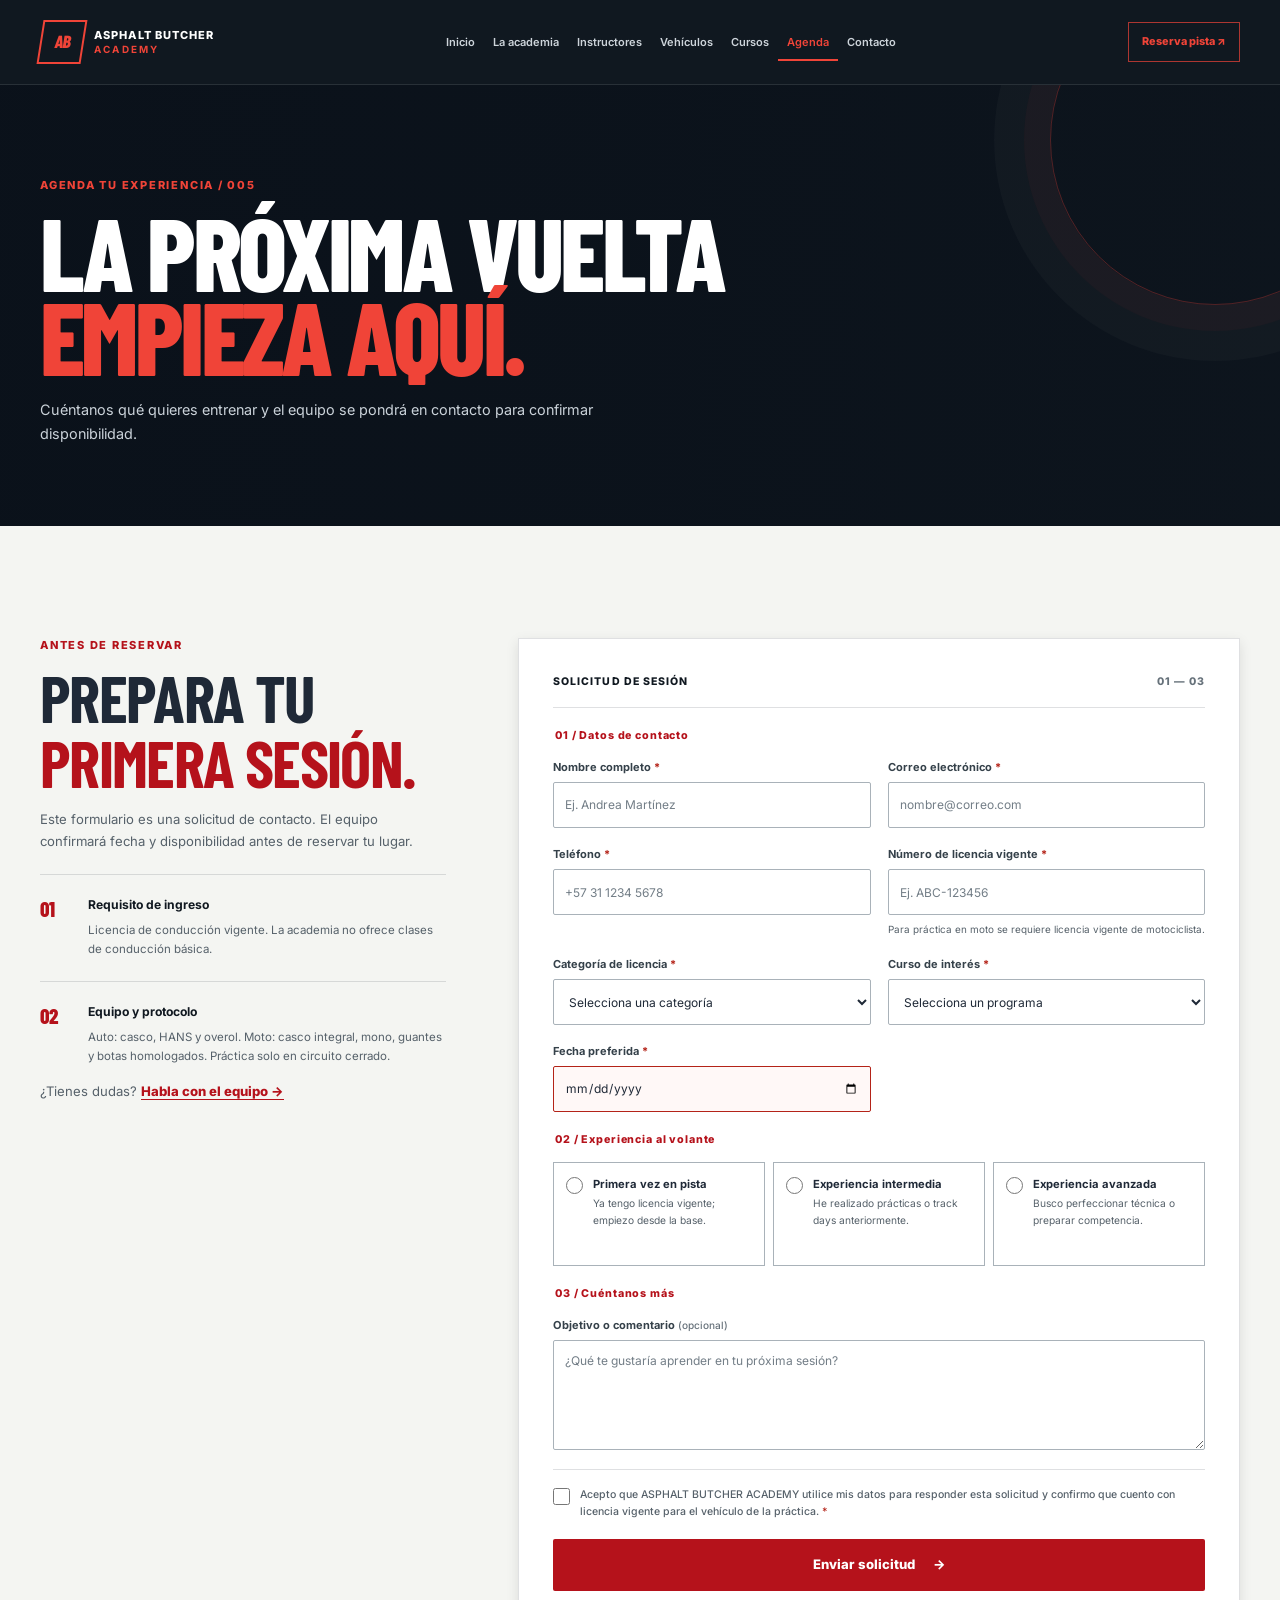
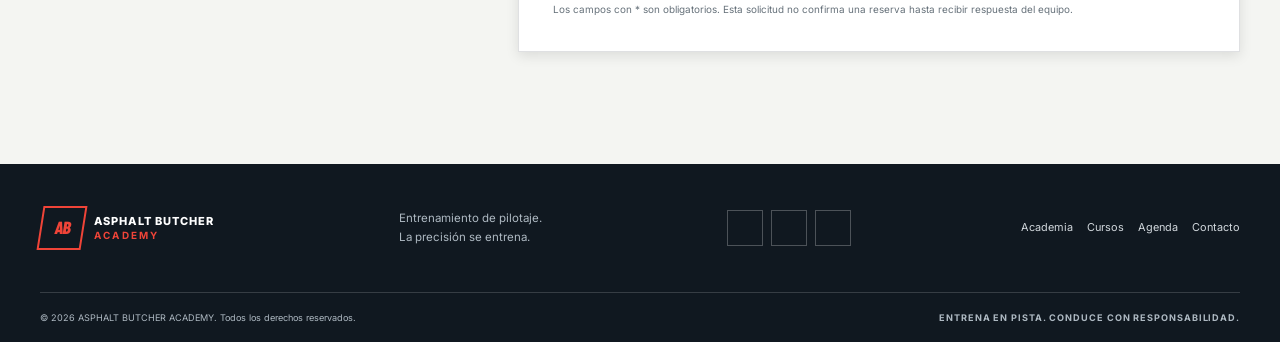
==== agenda.html @ af98b266 "feat-pagina de agenda" ====
<!doctype html>
<html lang="es">
<head>
  <meta charset="utf-8"><meta name="viewport" content="width=device-width, initial-scale=1">
  <meta name="description" content="Solicita una sesión de pilotaje en pista en ASPHALT BUTCHER ACADEMY. Se requiere licencia de conducción vigente.">
  <title>Agenda tu sesión | ASPHALT BUTCHER ACADEMY</title>
  <link rel="preconnect" href="https://fonts.googleapis.com"><link rel="preconnect" href="https://fonts.gstatic.com" crossorigin>
  <link href="https://fonts.googleapis.com/css2?family=Barlow+Condensed:wght@500;600;700;800&family=Inter:wght@400;500;600;700;800&display=swap" rel="stylesheet"><link rel="stylesheet" href="css/styles.css">
</head>
<body>
  <a class="skip-link" href="#contenido">Saltar al contenido</a>
  <!-- Encabezado y navegación principal -->
  <header class="site-header"><div class="container header-inner"><a class="brand" href="index.html" aria-label="ASPHALT BUTCHER ACADEMY, inicio"><span class="brand-mark" aria-hidden="true">AB</span><span class="brand-name">ASPHALT BUTCHER <b>ACADEMY</b></span></a><nav class="main-nav" aria-label="Navegación principal"><a href="index.html">Inicio</a><a href="sobre.html">La academia</a><a href="instructores.html">Instructores</a><a href="vehiculos.html">Vehículos</a><a href="cursos.html">Cursos</a><a href="agenda.html" aria-current="page">Agenda</a><a href="contacto.html">Contacto</a></nav><a class="header-cta" href="agenda.html">Reserva pista <span aria-hidden="true">↗</span></a></div></header>
  <main id="contenido" tabindex="-1">
    <!-- Cabecera de página -->
    <section class="page-hero page-hero-booking"><div class="container"><p class="eyebrow">AGENDA TU EXPERIENCIA / 005</p><h1>La próxima vuelta<br><span>empieza aquí.</span></h1><p>Cuéntanos qué quieres entrenar y el equipo se pondrá en contacto para confirmar disponibilidad.</p></div></section>
    <!-- Formulario de solicitud -->
    <section class="section section-light"><div class="container booking-layout"><aside class="booking-aside"><p class="eyebrow eyebrow-dark">ANTES DE RESERVAR</p><h2>Prepara tu<br><span>primera sesión.</span></h2><p>Este formulario es una solicitud de contacto. El equipo confirmará fecha y disponibilidad antes de reservar tu lugar.</p><div class="booking-requirement"><span aria-hidden="true">01</span><div><strong>Requisito de ingreso</strong><p>Licencia de conducción vigente. La academia no ofrece clases de conducción básica.</p></div></div>    <div class="booking-requirement"><span aria-hidden="true">02</span><div><strong>Equipo y protocolo</strong><p>Auto: casco, HANS y overol. Moto: casco integral, mono, guantes y botas homologados. Práctica solo en circuito cerrado.</p></div></div><p class="booking-contact">¿Tienes dudas? <a href="contacto.html">Habla con el equipo →</a></p></aside>
      <form class="booking-form" action="#" method="get">
        <p class="form-heading">SOLICITUD DE SESIÓN <span>01 — 03</span></p>
        <fieldset><legend>01 / Datos de contacto</legend><div class="form-grid">
          <div class="form-field"><label for="nombre">Nombre completo <span aria-hidden="true">*</span></label><input id="nombre" name="nombre" type="text" autocomplete="name" placeholder="Ej. Andrea Martínez" minlength="3" required></div>
          <div class="form-field"><label for="correo">Correo electrónico <span aria-hidden="true">*</span></label><input id="correo" name="correo" type="email" autocomplete="email" placeholder="nombre@correo.com" required></div>
          <div class="form-field"><label for="telefono">Teléfono <span aria-hidden="true">*</span></label><input id="telefono" name="telefono" type="tel" autocomplete="tel" placeholder="+57 31 1234 5678" pattern="[\+]?[0-9\s()-]{8,20}" minlength="8" required></div>
          <div class="form-field"><label for="licencia">Número de licencia vigente <span aria-hidden="true">*</span></label><input id="licencia" name="licencia" type="text" placeholder="Ej. ABC-123456" pattern="[A-Za-z0-9-]{5,20}" minlength="5" required><small class="field-hint">Para práctica en moto se requiere licencia vigente de motociclista.</small></div>
          <div class="form-field"><label for="categoria">Categoría de licencia <span aria-hidden="true">*</span></label><select id="categoria" name="categoria" required><option value="" selected disabled>Selecciona una categoría</option><option value="automovilista">Automovilista</option><option value="motociclista">Motociclista</option><option value="ambas">Automovilista y motociclista</option><option value="otra">Otra licencia vigente</option></select></div>
          <div class="form-field"><label for="curso">Curso de interés <span aria-hidden="true">*</span></label><select id="curso" name="curso" required><option value="" selected disabled>Selecciona un programa</option><option value="fundamentos">Fundamentos de Pista</option><option value="autodromo">Autódromo Avanzado</option><option value="drift">Drift y Freestyle</option><option value="moto">Moto de Competencia</option><option value="mecanica">Mecánica y Reparación Rápida</option><option value="competencia">Programa de Piloto de Competencia</option></select></div>
          <div class="form-field"><label for="fecha">Fecha preferida <span aria-hidden="true">*</span></label><input id="fecha" name="fecha" type="date" required></div>
        </div></fieldset>
        <fieldset class="experience-fieldset"><legend>02 / Experiencia al volante</legend><div class="radio-options"><label class="choice-card" for="experiencia-inicial"><input id="experiencia-inicial" type="radio" name="experiencia" value="inicial" required><span><strong>Primera vez en pista</strong><small>Ya tengo licencia vigente; empiezo desde la base.</small></span></label><label class="choice-card" for="experiencia-intermedia"><input id="experiencia-intermedia" type="radio" name="experiencia" value="intermedia"><span><strong>Experiencia intermedia</strong><small>He realizado prácticas o track days anteriormente.</small></span></label><label class="choice-card" for="experiencia-avanzada"><input id="experiencia-avanzada" type="radio" name="experiencia" value="avanzada"><span><strong>Experiencia avanzada</strong><small>Busco perfeccionar técnica o preparar competencia.</small></span></label></div></fieldset>
        <fieldset><legend>03 / Cuéntanos más</legend><div class="form-field"><label for="mensaje">Objetivo o comentario <span class="optional">(opcional)</span></label><textarea id="mensaje" name="mensaje" rows="4" placeholder="¿Qué te gustaría aprender en tu próxima sesión?"></textarea></div></fieldset>
        <div class="terms-row"><input id="terminos" name="terminos" type="checkbox" required><label for="terminos">Acepto que ASPHALT BUTCHER ACADEMY utilice mis datos para responder esta solicitud y confirmo que cuento con licencia vigente para el vehículo de la práctica. <span aria-hidden="true">*</span></label></div>
        <button class="button button-dark form-submit" type="submit">Enviar solicitud <span aria-hidden="true">→</span></button><p class="form-footnote">Los campos con * son obligatorios. Esta solicitud no confirma una reserva hasta recibir respuesta del equipo.</p>
      </form>
    </div></section>
  </main>
  <!-- Pie de página compartido -->
  <footer class="site-footer"><div class="container footer-main"><a class="brand brand-footer" href="index.html"><span class="brand-mark" aria-hidden="true">AB</span><span class="brand-name">ASPHALT BUTCHER <b>ACADEMY</b></span></a><p>Entrenamiento de pilotaje.<br>La precisión se entrena.</p><div class="footer-social"><a href="https://www.instagram.com/" aria-label="Instagram de ASPHALT BUTCHER ACADEMY"><img src="assets/iconos/instagram.svg" alt=""></a><a href="https://www.youtube.com/" aria-label="YouTube de ASPHALT BUTCHER ACADEMY"><img src="assets/iconos/youtube.svg" alt=""></a><a href="https://www.facebook.com/" aria-label="Facebook de ASPHALT BUTCHER ACADEMY"><img src="assets/iconos/facebook.svg" alt=""></a></div><nav class="footer-nav" aria-label="Navegación del pie de página"><a href="sobre.html">Academia</a><a href="cursos.html">Cursos</a><a href="agenda.html">Agenda</a><a href="contacto.html">Contacto</a></nav></div><div class="container footer-bottom"><span>© 2026 ASPHALT BUTCHER ACADEMY. Todos los derechos reservados.</span><span>ENTRENA EN PISTA. CONDUCE CON RESPONSABILIDAD.</span></div></footer>
</body>
</html>
---- css/styles.css ----
/* Hoja principal: importa reset, tokens y estructura */
@import url("reset.css");
@import url("variables.css");
@import url("layout.css");

/* Cabecera y navegación */
:is(.site-header, .encabezado-sitio) {
  position: relative;
  z-index: 5;
  background: #101820;
  color: #F4F5F2;
  border-bottom: 1px solid rgba(255, 255, 255, 0.1);
}

:is(.header-inner, .interior-encabezado) {
  display: flex;
  flex-wrap: wrap;
  align-items: center;
  justify-content: space-between;
  gap: 12px 20px;
  min-height: 76px;
  padding-block: 12px;
}

:is(.brand, .marca) {
  display: inline-flex;
  align-items: center;
  gap: 10px;
  flex: 0 0 auto;
  color: #fff;
  text-decoration: none;
}

:is(.brand-mark, .insignia-marca) {
  display: grid;
  width: 40px;
  height: 40px;
  place-items: center;
  border: 2px solid var(--secondary);
  color: var(--secondary);
  font-family: var(--font-display);
  font-size: 1.1rem;
  font-weight: 800;
  letter-spacing: -0.07em;
  transform: skew(-9deg);
}

:is(.brand-name, .nombre-marca) {
  font-size: 0.69rem;
  font-weight: 800;
  letter-spacing: 0.1em;
  line-height: 1.3;
}

:is(.brand-name, .nombre-marca) b {
  display: block;
  color: var(--secondary);
  font-size: 0.62rem;
  letter-spacing: 0.22em;
}

:is(.main-nav, .navegacion-principal) {
  display: flex;
  flex: 1 1 100%;
  flex-wrap: wrap;
  gap: 2px 6px;
  order: 3;
}

:is(.main-nav, .navegacion-principal) a {
  padding: 5px 8px;
  color: #CDD4DA;
  font-size: 0.72rem;
  font-weight: 600;
  text-decoration: none;
  transition: color 160ms ease;
}

:is(.main-nav, .navegacion-principal) a:hover,
:is(.main-nav, .navegacion-principal) a[aria-current="page"] {
  color: var(--secondary);
}

:is(.main-nav, .navegacion-principal) a[aria-current="page"] {
  box-shadow: inset 0 -2px var(--secondary);
}

:is(.header-cta, .accion-encabezado) {
  padding: 8px 11px;
  border: 1px solid rgba(240, 68, 56, 0.7);
  color: var(--secondary);
  font-size: 0.68rem;
  font-weight: 800;
  text-decoration: none;
  white-space: nowrap;
  transition: background-color 160ms ease, color 160ms ease;
}

:is(.header-cta, .accion-encabezado):hover {
  background: var(--secondary);
  color: var(--ink);
}

/* Hero de inicio */
:is(.hero, .portada) {
  position: relative;
  overflow: hidden;
  isolation: isolate;
  background: #101820;
  color: #fff;
}

:is(.hero-home, .portada-inicio) {
  display: flex;
  min-height: 620px;
  align-items: center;
  background-image: linear-gradient(90deg, rgba(10, 17, 26, 0.92) 0%, rgba(10, 17, 26, 0.72) 45%, rgba(10, 17, 26, 0.15) 78%, transparent 100%), url('../assets/img/hero-circuito.jpeg');
  background-size: cover;
  background-position: right center;
  background-repeat: no-repeat;
}

:is(.hero-home, .portada-inicio)::after {
  position: absolute;
  z-index: -1;
  right: -9%;
  bottom: 12%;
  width: 55%;
  height: 43%;
  border: 2px solid rgba(240, 68, 56, 0.35);
  border-radius: 48% 52% 38% 62%;
  content: "";
  transform: rotate(-24deg);
  box-shadow: 0 0 0 24px rgba(240, 68, 56, 0.035), 0 0 0 52px rgba(255, 255, 255, 0.025);
}

:is(.hero-grain, .textura-portada) {
  position: absolute;
  z-index: -1;
  top: 10%;
  right: 3%;
  width: min(46vw, 600px);
  aspect-ratio: 1;
  border-radius: 50%;
  background: radial-gradient(circle, rgba(240, 68, 56, 0.18), rgba(181, 18, 27, 0.15) 29%, transparent 68%);
  filter: blur(1px);
  animation: hero-glow 7s ease-in-out infinite alternate;
}

:is(.hero-content, .contenido-portada) {
  position: relative;
  z-index: 1;
  padding-block: 70px 95px;
  animation: hero-enter 800ms ease-out both;
}

:is(.hero, .portada) h1,
:is(.page-hero, .encabezado-pagina) h1 {
  margin-top: 20px;
  font-family: var(--font-display);
  font-size: clamp(3.5rem, 13vw, 7.7rem);
  font-weight: 800;
  letter-spacing: -0.035em;
  line-height: 0.82;
  text-transform: uppercase;
}

:is(.hero, .portada) h1 span,
:is(.page-hero, .encabezado-pagina) h1 span {
  color: var(--secondary);
}

:is(.hero-copy, .texto-portada) {
  max-width: 530px;
  margin-top: 25px;
  color: #CAD2D9;
  font-size: 0.95rem;
}

:is(.hero-actions, .acciones-portada) {
  display: flex;
  flex-direction: column;
  align-items: flex-start;
  gap: 18px;
  margin-top: 28px;
}

:is(.hero-note, .nota-portada) {
  display: flex;
  align-items: center;
  gap: 11px;
  margin-top: 30px;
  color: #CAD2D9;
  font-size: 0.68rem;
  font-weight: 700;
  letter-spacing: 0.04em;
}

:is(.hero-stamp, .sello-portada) {
  position: absolute;
  right: 4%;
  bottom: 20%;
  display: none;
  flex-direction: column;
  align-items: center;
  gap: 5px;
  color: rgba(255, 255, 255, 0.74);
  font-size: 0.55rem;
  font-weight: 800;
  letter-spacing: 0.18em;
  writing-mode: vertical-rl;
}

:is(.hero-stamp, .sello-portada) b {
  color: var(--secondary);
  font-family: var(--font-display);
  font-size: 3rem;
  writing-mode: horizontal-tb;
}

:is(.hero-bottom, .pie-portada) {
  position: absolute;
  right: 0;
  bottom: 0;
  left: 0;
  display: flex;
  justify-content: space-between;
  padding-block: 14px;
  border-top: 1px solid rgba(255, 255, 255, 0.16);
  color: #AEB9C2;
  font-size: 0.55rem;
  font-weight: 700;
  letter-spacing: 0.14em;
}

/* Banda de datos y servicios */
:is(.stats-band, .franja-estadisticas) {
  background: var(--secondary);
  color: var(--ink);
}

:is(.stats-grid, .cuadricula-estadisticas) {
  display: grid;
  grid-template-columns: repeat(2, 1fr);
  gap: 22px 14px;
  padding-block: 25px;
}

:is(.stats-grid, .cuadricula-estadisticas) p {
  display: flex;
  flex-direction: column;
  gap: 1px;
  font-size: 0.68rem;
  font-weight: 700;
  line-height: 1.3;
}

:is(.stats-grid, .cuadricula-estadisticas) strong {
  font-family: var(--font-display);
  font-size: 2.45rem;
  line-height: 0.95;
}

:is(.stats-grid, .cuadricula-estadisticas) strong span {
  font-size: 1.45rem;
}

:is(.discipline-grid, .cuadricula-disciplinas) {
  display: grid;
  grid-template-columns: 1fr;
  gap: 14px;
}

:is(.discipline-card, .tarjeta-disciplina) {
  position: relative;
  min-height: 265px;
  overflow: hidden;
  padding: 24px;
  border: 1px solid var(--line);
  background:
    linear-gradient(150deg, rgba(181, 18, 27, 0.06), transparent 56%),
    #fff;
  animation: card-rise 650ms both;
  transition: transform 220ms ease, box-shadow 220ms ease, border-color 220ms ease;
}

:is(.discipline-card, .tarjeta-disciplina) > :not(.imagen-disciplina) {
  position: relative;
  z-index: 2;
}

.imagen-disciplina {
  position: absolute;
  z-index: 0;
  top: 0;
  right: 0;
  width: 64%;
  height: 100%;
  object-fit: cover;
  object-position: center;
  clip-path: ellipse(100% 84% at 100% 50%);
  mask-image: linear-gradient(90deg, transparent 0%, rgba(0, 0, 0, 0.18) 30%, #000 68%);
  pointer-events: none;
}

:is(.tarjeta-disciplina-pista, .tarjeta-disciplina-derrape, .tarjeta-disciplina-taller, .tarjeta-disciplina-carrera) h3,
:is(.tarjeta-disciplina-pista, .tarjeta-disciplina-derrape, .tarjeta-disciplina-taller, .tarjeta-disciplina-carrera) p {
  width: 68%;
}

:is(.tarjeta-disciplina-pista, .tarjeta-disciplina-derrape, .tarjeta-disciplina-taller, .tarjeta-disciplina-carrera) p {
  font-size: 0.74rem;
  line-height: 1.45;
}

:is(.discipline-card, .tarjeta-disciplina):nth-child(2) { animation-delay: 80ms; }
:is(.discipline-card, .tarjeta-disciplina):nth-child(3) { animation-delay: 160ms; }
:is(.discipline-card, .tarjeta-disciplina):nth-child(4) { animation-delay: 240ms; }

:is(.discipline-card, .tarjeta-disciplina):hover {
  transform: translateY(-6px);
  border-color: rgba(181, 18, 27, 0.35);
  box-shadow: var(--shadow);
}

:is(.discipline-card, .tarjeta-disciplina)::after {
  position: absolute;
  right: -36px;
  bottom: -72px;
  width: 180px;
  height: 180px;
  border: 1px solid rgba(181, 18, 27, 0.13);
  border-radius: 50%;
  content: "";
  box-shadow: 0 0 0 18px rgba(181, 18, 27, 0.025), 0 0 0 38px rgba(181, 18, 27, 0.025);
}

:is(.card-index, .indice-tarjeta) {
  color: #66717A;
  font-size: 0.61rem;
  font-weight: 800;
  letter-spacing: 0.15em;
}

:is(.card-icon, .icono-tarjeta) {
  display: grid;
  width: 46px;
  height: 46px;
  margin-top: 23px;
  place-items: center;
  border: 1px solid rgba(181, 18, 27, 0.24);
  color: var(--primary);
  font-size: 1.6rem;
}

:is(.discipline-card, .tarjeta-disciplina) h3,
.instructor-info h3,
.vehicle-copy h3,
.course-card h3,
.specialty-grid h3 {
  font-family: var(--font-display);
  font-size: 1.8rem;
  font-weight: 700;
  line-height: 1.05;
  text-transform: uppercase;
}

:is(.discipline-card, .tarjeta-disciplina) h3 {
  margin-top: 14px;
}

:is(.discipline-card, .tarjeta-disciplina) p {
  max-width: 340px;
  margin-top: 9px;
  color: #56616A;
  font-size: 0.78rem;
}

:is(.discipline-card, .tarjeta-disciplina) :is(.arrow-link, .enlace-flecha) {
  margin-top: 17px;
  color: var(--primary);
  font-size: 0.7rem;
}

/* Seguridad y llamadas a la acción */
:is(.safety-strip, .franja-seguridad) {
  overflow: hidden;
  background:
    linear-gradient(110deg, rgba(181, 18, 27, 0.54), transparent 55%),
    var(--asphalt);
  color: #fff;
}

:is(.safety-inner, .interior-seguridad) {
  display: grid;
  grid-template-columns: auto 1fr;
  gap: 20px;
  align-items: start;
  padding-block: 42px;
}

:is(.safety-symbol, .simbolo-seguridad) {
  display: grid;
  width: 44px;
  height: 44px;
  place-items: center;
  border: 1px solid var(--secondary);
  color: var(--secondary);
  font-size: 1.5rem;
}

:is(.safety-inner, .interior-seguridad) h2 {
  margin-top: 11px;
  font-size: clamp(2.3rem, 8vw, 3.2rem);
}

:is(.safety-inner, .interior-seguridad) > p {
  grid-column: 1 / -1;
  max-width: 640px;
  color: #C4CDD4;
  font-size: 0.83rem;
}

:is(.safety-inner, .interior-seguridad) > :is(.text-link, .enlace-texto) {
  grid-column: 1 / -1;
}

:is(.cta-section, .seccion-llamada) {
  padding-block: 64px;
}

:is(.cta-panel, .panel-llamada) {
  position: relative;
  display: grid;
  gap: 25px;
  overflow: hidden;
  padding: 30px 24px;
  border: 1px solid var(--line);
  background: #fff;
}

:is(.cta-panel, .panel-llamada) h2 {
  margin-top: 12px;
  font-family: var(--font-display);
  font-size: clamp(2.6rem, 10vw, 4rem);
  line-height: 0.95;
  text-transform: uppercase;
}

:is(.cta-panel, .panel-llamada) h2 span {
  color: var(--primary);
}

:is(.cta-panel, .panel-llamada) > div:nth-child(2) {
  position: relative;
  z-index: 1;
  max-width: 400px;
}

:is(.cta-panel, .panel-llamada) > div:nth-child(2) p {
  margin-bottom: 20px;
  color: #56616A;
  font-size: 0.86rem;
}

:is(.cta-number, .numero-llamada) {
  position: absolute;
  right: -16px;
  bottom: -87px;
  color: rgba(181, 18, 27, 0.06);
  font-family: var(--font-display);
  font-size: 17rem;
  font-weight: 800;
  line-height: 1;
}

/* Cabeceras internas */
:is(.page-hero, .encabezado-pagina) {
  position: relative;
  overflow: hidden;
  min-height: 330px;
  padding-block: 74px 64px;
  background:
    linear-gradient(100deg, rgba(16, 24, 32, 0.98), rgba(16, 24, 32, 0.7)),
    repeating-linear-gradient(135deg, transparent 0 48px, rgba(255, 255, 255, 0.05) 49px 50px),
    #101820;
  color: #fff;
}

:is(.page-hero-contact, .encabezado-contacto) {
  background-image:
    linear-gradient(90deg, rgba(10, 17, 26, 0.92) 0%, rgba(10, 17, 26, 0.62) 52%, rgba(10, 17, 26, 0.18) 100%),
    url('../assets/img/contacto-enduro.png');
  background-size: cover;
  background-position: center;
  background-repeat: no-repeat;
}

.page-hero-about {
  background-image:
    linear-gradient(90deg, rgba(10, 17, 26, 0.94) 0%, rgba(10, 17, 26, 0.68) 48%, rgba(10, 17, 26, 0.16) 100%),
    url('../assets/img/academia-motogp.png');
  background-size: cover;
  background-position: center;
  background-repeat: no-repeat;
}

.page-hero-team {
  background-image:
    linear-gradient(90deg, rgba(10, 17, 26, 0.88) 0%, rgba(10, 17, 26, 0.58) 52%, rgba(10, 17, 26, 0.2) 100%),
    url('../assets/img/instructores-equipo.png');
  background-size: cover;
  background-position: center 42%;
  background-repeat: no-repeat;
}

.page-hero-fleet {
  background-image:
    linear-gradient(90deg, rgba(10, 17, 26, 0.94) 0%, rgba(10, 17, 26, 0.72) 48%, rgba(10, 17, 26, 0.24) 100%),
    url('../assets/img/vehiculos-competencia.png');
  background-size: cover;
  background-position: center 58%;
  background-repeat: no-repeat;
}

.page-hero-courses {
  background-image:
    linear-gradient(90deg, rgba(10, 17, 26, 0.9) 0%, rgba(10, 17, 26, 0.66) 52%, rgba(10, 17, 26, 0.22) 100%),
    url('../assets/img/cursos-evento.png');
  background-size: cover;
  background-position: center 48%;
  background-repeat: no-repeat;
}

.page-hero-booking {
  background-image:
    linear-gradient(90deg, rgba(10, 17, 26, 0.94) 0%, rgba(10, 17, 26, 0.78) 52%, rgba(10, 17, 26, 0.5) 100%),
    url('../assets/img/agenda-calendario.png');
  background-size: cover;
  background-position: center;
  background-repeat: no-repeat;
}

:is(.page-hero, .encabezado-pagina)::after {
  position: absolute;
  top: -110px;
  right: -100px;
  width: 330px;
  height: 330px;
  border: 1px solid rgba(240, 68, 56, 0.3);
  border-radius: 50%;
  content: "";
  box-shadow: 0 0 0 26px rgba(240, 68, 56, 0.04), 0 0 0 56px rgba(255, 255, 255, 0.025);
}

:is(.page-hero, .encabezado-pagina) h1 {
  position: relative;
  z-index: 1;
  margin-top: 17px;
  font-size: clamp(3.8rem, 12vw, 6.4rem);
  animation: hero-enter 700ms both;
}

:is(.page-hero, .encabezado-pagina) :is(.container, .contenedor) > p:last-child {
  position: relative;
  z-index: 1;
  max-width: 560px;
  margin-top: 20px;
  color: #CAD2D9;
  font-size: 0.9rem;
}

/* Historia, valores y testimonios */
.story-grid {
  display: grid;
  gap: 32px;
  align-items: start;
}

.story-marker {
  display: flex;
  flex-direction: column;
  align-items: flex-start;
  justify-content: space-between;
  min-height: 170px;
  padding: 19px;
  border-left: 4px solid var(--secondary);
  background: #101820;
  color: #fff;
}

.story-marker span {
  color: var(--secondary);
  font-family: var(--font-display);
  font-size: 2.4rem;
  font-weight: 800;
}

.story-marker b {
  font-family: var(--font-display);
  font-size: 3.6rem;
  line-height: 1;
}

.story-marker i {
  color: #AEB9C2;
  font-size: 0.64rem;
  font-style: normal;
  letter-spacing: 0.14em;
}

.story-copy h2 {
  margin-top: 12px;
  font-family: var(--font-display);
  font-size: clamp(2.5rem, 9vw, 4.1rem);
  line-height: 0.97;
  text-transform: uppercase;
}

.story-copy h2 span {
  color: var(--primary);
}

.story-copy > p:not(:is(.eyebrow, .sobretitulo)) {
  max-width: 720px;
  margin-top: 18px;
  color: #56616A;
  font-size: 0.88rem;
}

.story-copy :is(.text-link, .enlace-texto) {
  margin-top: 22px;
}

.values-grid,
.testimonials-grid {
  display: grid;
  grid-template-columns: 1fr;
  gap: 14px;
}

.value-card {
  min-height: 235px;
  padding: 24px;
  border: 1px solid var(--line-light);
  background: var(--asphalt-soft);
  animation: card-rise 650ms both;
}

.value-card:nth-child(2),
.testimonial-card:nth-child(2) { animation-delay: 120ms; }
.value-card:nth-child(3),
.testimonial-card:nth-child(3) { animation-delay: 240ms; }

.value-card > span {
  color: var(--secondary);
  font-family: var(--font-display);
  font-size: 1rem;
  font-weight: 700;
}

.value-card h3 {
  margin-top: 26px;
  font-family: var(--font-display);
  font-size: 2rem;
  text-transform: uppercase;
}

.value-card p {
  margin-top: 8px;
  color: #C4CDD4;
  font-size: 0.78rem;
}

.testimonial-card {
  padding: 23px;
  border: 1px solid var(--line);
  background: #fff;
  animation: card-rise 650ms both;
}

.quote-mark {
  color: var(--primary);
  font-family: Georgia, serif;
  font-size: 3.2rem;
  line-height: 0.8;
}

.testimonial-card blockquote {
  min-height: 126px;
  margin-top: 10px;
  color: #303B43;
  font-size: 0.88rem;
  font-weight: 600;
}

.testimonial-video {
  display: block;
  width: 100%;
  max-width: 190px;
  aspect-ratio: 16 / 9;
  margin: 14px auto 16px;
  border: 1px solid var(--line);
  border-radius: 4px;
  background: var(--asphalt);
  object-fit: cover;
}

.quote-byline {
  display: flex;
  flex-direction: column;
  gap: 2px;
  padding-top: 13px;
  border-top: 1px solid var(--line);
}

.quote-byline strong {
  color: var(--ink);
  font-size: 0.77rem;
}

.quote-byline span {
  color: #66717A;
  font-size: 0.66rem;
}

.reveal-step {
  animation: card-rise 700ms both;
}

.reveal-step:nth-child(2) { animation-delay: 160ms; }
.reveal-step:nth-child(3) { animation-delay: 320ms; }

/* Instructores */
.instructor-grid {
  display: grid;
  grid-template-columns: 1fr;
  gap: 22px;
}

.instructor-card {
  overflow: hidden;
  border: 1px solid var(--line);
  border-top: 3px solid var(--primary);
  background: #fff;
  transition: transform 220ms ease, box-shadow 220ms ease;
}

.instructor-card:hover {
  transform: translateY(-7px);
  box-shadow: 0 14px 30px rgba(16, 24, 32, 0.14);
}

.instructor-photo {
  position: relative;
  overflow: hidden;
  aspect-ratio: 0.95;
  background: #DCE2E4;
}

.instructor-photo img {
  width: 100%;
  height: 100%;
  object-fit: cover;
  transition: transform 500ms ease;
}

.instructor-card:hover .instructor-photo img {
  transform: scale(1.045);
}

.photo-number {
  position: absolute;
  z-index: 1;
  right: 14px;
  bottom: 8px;
  color: #fff;
  font-family: var(--font-display);
  font-size: 3.7rem;
  font-weight: 800;
  line-height: 1;
  text-shadow: 0 2px 12px rgba(0, 0, 0, 0.55);
}

.instructor-info {
  padding: 22px;
}

.instructor-info h3 {
  margin-top: 7px;
  font-size: 2.1rem;
}

.instructor-info > p:not(:is(.eyebrow, .sobretitulo)) {
  min-height: 88px;
  margin-top: 10px;
  color: #56616A;
  font-size: 0.78rem;
}

.instructor-meta {
  display: flex;
  flex-wrap: wrap;
  gap: 7px;
  padding-top: 15px;
  border-top: 1px solid var(--line);
}

.instructor-meta span {
  padding: 5px 8px;
  background: #EFF2F4;
  color: #35414A;
  font-size: 0.62rem;
  font-weight: 700;
}

.certification-layout {
  display: grid;
  gap: 28px;
}

.certification-layout h2 {
  margin-top: 12px;
}

.certification-copy > p {
  max-width: 600px;
  color: #C4CDD4;
  font-size: 0.88rem;
}

.check-list {
  display: grid;
  gap: 10px;
  margin: 20px 0 0;
  padding: 0;
  list-style: none;
}

.check-list li {
  position: relative;
  padding-left: 22px;
  color: #E5E9EC;
  font-size: 0.78rem;
}

.check-list li::before {
  position: absolute;
  top: 0;
  left: 0;
  color: var(--secondary);
  content: "✓";
  font-weight: 800;
}

.check-list-dark li {
  color: #35414A;
}

.compact-cta {
  text-align: center;
}

.compact-cta h2 {
  margin-block: 10px 24px;
  font-family: var(--font-display);
  font-size: clamp(2.7rem, 10vw, 4.2rem);
  line-height: 0.95;
  text-transform: uppercase;
}

.compact-cta h2 span {
  color: var(--primary);
}

/* Flota y galería */
.fleet-filters {
  display: flex;
  flex-wrap: wrap;
  align-items: center;
  gap: 8px;
  min-width: 0;
  margin: 0 0 25px;
  padding: 0;
  border: 0;
}

.filter-label {
  flex-basis: 100%;
  margin-bottom: 3px;
  color: #66717A;
  font-size: 0.63rem;
  font-weight: 800;
  letter-spacing: 0.14em;
}

.filter-input {
  position: absolute;
  width: 1px;
  height: 1px;
  overflow: hidden;
  clip: rect(0, 0, 0, 0);
  white-space: nowrap;
  clip-path: inset(50%);
}

.filter-input:focus-visible + .filter-chip {
  outline: 3px solid var(--secondary);
  outline-offset: 3px;
}

.filter-chip {
  display: inline-flex;
  gap: 8px;
  align-items: center;
  padding: 7px 11px;
  border: 1px solid var(--line);
  color: #35414A;
  font-size: 0.7rem;
  font-weight: 700;
  text-decoration: none;
  transition: background-color 160ms ease, color 160ms ease;
}

.filter-chip span {
  color: #66717A;
  font-size: 0.61rem;
}

.filter-chip:hover,
.filter-input:checked + .filter-chip {
  border-color: var(--ink);
  background: var(--ink);
  color: #fff;
}

.filter-chip:hover span,
.filter-input:checked + .filter-chip span {
  color: var(--secondary);
}

#filter-track:checked ~ .fleet-grid .vehicle-card:not(.vehicle-track),
#filter-drift:checked ~ .fleet-grid .vehicle-card:not(.vehicle-drift),
#filter-kart:checked ~ .fleet-grid .vehicle-card:not(.vehicle-kart),
#filter-moto:checked ~ .fleet-grid .vehicle-card:not(.vehicle-moto),
#filter-enduro:checked ~ .fleet-grid .vehicle-card:not(.vehicle-enduro) {
  display: none;
}

.fleet-grid {
  display: grid;
  flex: 1 1 100%;
  grid-template-columns: 1fr;
  gap: 18px;
}

.vehicle-card {
  overflow: hidden;
  border: 1px solid var(--line);
  background: #fff;
  transition: transform 220ms ease, box-shadow 220ms ease;
}

.vehicle-card:hover {
  transform: translateY(-5px);
  box-shadow: var(--shadow);
}

.vehicle-image {
  position: relative;
  overflow: hidden;
  background: #E9EDF0;
}

.vehicle-image img {
  width: 100%;
  aspect-ratio: 1.56;
  object-fit: cover;
  transition: transform 500ms ease;
}

.vehicle-card:hover .vehicle-image img {
  transform: scale(1.035);
}

.vehicle-tag {
  position: absolute;
  top: 12px;
  left: 12px;
  padding: 5px 8px;
  background: var(--secondary);
  color: var(--ink);
  font-size: 0.6rem;
  font-weight: 800;
  letter-spacing: 0.1em;
}

.vehicle-copy {
  display: grid;
  grid-template-columns: 1fr auto;
  gap: 8px;
  padding: 18px;
}

.vehicle-copy h3 {
  font-size: 1.8rem;
}

.vehicle-copy > div > p {
  margin-top: 4px;
  color: #66717A;
  font-size: 0.66rem;
}

.vehicle-arrow {
  color: var(--primary);
  font-size: 1.35rem;
}

.vehicle-description {
  grid-column: 1 / -1;
  margin-top: 3px;
  color: #56616A;
  font-size: 0.75rem;
}

.fleet-note {
  display: flex;
  align-items: center;
  gap: 12px;
  margin-top: 23px;
  color: #56616A;
  font-size: 0.75rem;
}

/* Cursos, precios y tabla */
.course-card-grid {
  display: grid;
  grid-template-columns: 1fr;
  gap: 16px;
  align-items: stretch;
}

.course-card {
  position: relative;
  display: flex;
  flex-direction: column;
  min-height: 420px;
  padding: 24px;
  border: 1px solid var(--line);
  background: #fff;
  transition: transform 220ms ease, box-shadow 220ms ease;
}

.course-card:hover {
  transform: translateY(-5px);
  box-shadow: var(--shadow);
}

.course-card h3 {
  min-height: 55px;
  margin-top: 11px;
  font-size: 2rem;
}

.course-summary {
  min-height: 62px;
  margin-top: 5px;
  color: #56616A;
  font-size: 0.76rem;
}

.course-price {
  display: flex;
  flex-direction: column;
  margin-top: 15px;
  padding-block: 13px;
  border-block: 1px solid var(--line);
}

.course-price strong {
  color: var(--ink);
  font-family: var(--font-display);
  font-size: 2.6rem;
  line-height: 1;
}

.course-price span {
  color: #66717A;
  font-size: 0.65rem;
}

.course-card .check-list {
  flex: 1;
  gap: 8px;
  margin-block: 15px 20px;
}

.course-card .check-list li {
  font-size: 0.7rem;
}

.course-card :is(.button, .boton) {
  width: 100%;
}

.course-card-featured {
  border: 2px solid var(--secondary);
  background: #101820;
  color: #fff;
}

.course-card-featured :is(.eyebrow, .sobretitulo),
.course-card-featured .course-price strong {
  color: var(--secondary);
}

.course-card-featured .course-summary,
.course-card-featured .course-price span {
  color: #C4CDD4;
}

.course-card-featured .course-price {
  border-color: rgba(255, 255, 255, 0.18);
}

.popular-label {
  position: absolute;
  top: 0;
  right: 0;
  padding: 6px 10px;
  background: var(--secondary);
  color: var(--ink);
  font-size: 0.57rem;
  font-weight: 800;
  letter-spacing: 0.1em;
}

.specialty-grid {
  display: grid;
  grid-template-columns: 1fr;
  gap: 13px;
}

.specialty-grid article {
  padding: 22px;
  border: 1px solid var(--line-light);
  background: var(--asphalt-soft);
  animation: card-rise 650ms both;
}

.specialty-grid article:nth-child(2) { animation-delay: 120ms; }
.specialty-grid article:nth-child(3) { animation-delay: 240ms; }

.specialty-grid article > span:first-child {
  color: var(--secondary);
  font-family: var(--font-display);
  font-weight: 700;
}

.specialty-grid h3 {
  margin-top: 14px;
  font-size: 1.7rem;
}

.specialty-grid p {
  min-height: 78px;
  margin-top: 8px;
  color: #C4CDD4;
  font-size: 0.75rem;
}

.specialty-level {
  display: inline-block;
  margin-top: 12px;
  color: var(--secondary);
  font-size: 0.6rem;
  font-weight: 800;
  letter-spacing: 0.12em;
}

.table-wrap {
  overflow-x: auto;
  border: 1px solid var(--line);
  background: #fff;
}

.comparison-table {
  width: 100%;
  min-width: 680px;
  text-align: left;
}

.comparison-table caption {
  padding: 14px;
  color: #56616A;
  font-size: 0.72rem;
  text-align: left;
}

.comparison-table th,
.comparison-table td {
  padding: 13px 15px;
  border-top: 1px solid var(--line);
  font-size: 0.71rem;
}

.comparison-table thead th {
  border-top: 0;
  background: #101820;
  color: #fff;
  font-size: 0.63rem;
  letter-spacing: 0.06em;
}

.comparison-table tbody th {
  color: var(--ink);
  font-weight: 700;
}

.comparison-table tbody td {
  color: #56616A;
}

.comparison-table tbody tr:hover {
  background: #F1F4F5;
}

.pricing-note {
  margin-top: 13px;
  color: #56616A;
  font-size: 0.68rem;
}

/* Formulario de agendamiento */
.booking-layout {
  display: grid;
  gap: 34px;
  align-items: start;
}

.booking-aside {
  position: relative;
}

.booking-aside h2,
:is(.contact-details, .detalles-contacto) h2 {
  margin-top: 12px;
}

.booking-aside > p:not(:is(.eyebrow, .sobretitulo)) {
  margin-top: 15px;
  color: #56616A;
  font-size: 0.82rem;
}

.booking-requirement {
  display: grid;
  grid-template-columns: 36px 1fr;
  gap: 12px;
  margin-top: 22px;
  padding-top: 17px;
  border-top: 1px solid var(--line);
}

.booking-requirement > span {
  color: var(--primary);
  font-family: var(--font-display);
  font-size: 1.3rem;
  font-weight: 800;
}

.booking-requirement strong {
  color: var(--ink);
  font-size: 0.76rem;
}

.booking-requirement p {
  margin-top: 4px;
  color: #56616A;
  font-size: 0.72rem;
}

.booking-aside .booking-contact {
  margin-top: 22px;
  color: #56616A;
  font-size: 0.72rem;
}

.booking-contact a {
  color: var(--primary);
  font-weight: 800;
}

.booking-form {
  padding: 22px 18px;
  border: 1px solid var(--line);
  background: #fff;
  box-shadow: var(--shadow);
}

.form-heading {
  display: flex;
  justify-content: space-between;
  gap: 10px;
  padding-bottom: 17px;
  border-bottom: 1px solid var(--line);
  color: var(--ink);
  font-size: 0.66rem;
  font-weight: 800;
  letter-spacing: 0.1em;
}

.form-heading span {
  color: #66717A;
  white-space: nowrap;
}

.booking-form fieldset {
  min-width: 0;
  margin: 19px 0 0;
  padding: 0;
  border: 0;
}

.booking-form legend {
  width: 100%;
  margin-bottom: 13px;
  color: var(--primary);
  font-size: 0.67rem;
  font-weight: 800;
  letter-spacing: 0.08em;
}

.form-grid {
  display: grid;
  grid-template-columns: 1fr;
  gap: 14px;
}

.form-field {
  display: flex;
  flex-direction: column;
  gap: 6px;
}

.form-field label,
.terms-row label {
  color: #35414A;
  font-size: 0.69rem;
  font-weight: 700;
}

.form-field label > span:not(.optional),
.terms-row label > span {
  color: var(--danger);
}

.form-field .optional {
  color: #66717A;
  font-size: 0.63rem;
  font-weight: 500;
}

.field-hint {
  color: #56616A;
  font-size: 0.62rem;
}

.form-field input,
.form-field select,
.form-field textarea {
  width: 100%;
  min-height: 46px;
  padding: 10px 11px;
  border: 1px solid #A9B2B9;
  border-radius: 2px;
  background: #fff;
  color: #1F2937;
  font-size: 0.75rem;
  transition: border-color 150ms ease, box-shadow 150ms ease, background-color 150ms ease;
}

.form-field textarea {
  min-height: 110px;
  resize: vertical;
}

.form-field input::placeholder,
.form-field textarea::placeholder {
  color: #737E87;
  opacity: 1;
}

.form-field input:focus,
.form-field select:focus,
.form-field textarea:focus {
  border-color: var(--primary);
  outline: 0;
  box-shadow: 0 0 0 3px rgba(181, 18, 27, 0.14);
}

.form-field input:not(:placeholder-shown):invalid,
.form-field input:focus:invalid,
.form-field select:focus:invalid,
.form-field textarea:focus:invalid {
  border-color: var(--danger);
  background-color: #FFF8F7;
}

.form-field input:valid,
.form-field select:valid {
  border-color: #16794B;
}

.radio-options {
  display: grid;
  gap: 8px;
}

.choice-card {
  display: flex;
  align-items: flex-start;
  gap: 10px;
  padding: 12px;
  border: 1px solid #A9B2B9;
  cursor: pointer;
  transition: border-color 160ms ease, background-color 160ms ease;
}

.choice-card:has(input:checked) {
  border-color: var(--primary);
  background: #EEF4FC;
}

.choice-card input,
.terms-row input {
  width: 17px;
  height: 17px;
  flex: 0 0 17px;
  margin: 2px 0 0;
  accent-color: var(--primary);
}

.choice-card span {
  display: grid;
  gap: 2px;
}

.choice-card strong {
  color: #1F2937;
  font-size: 0.7rem;
}

.choice-card small {
  color: #56616A;
  font-size: 0.64rem;
}

.terms-row {
  display: flex;
  align-items: flex-start;
  gap: 10px;
  margin-top: 19px;
  padding-top: 16px;
  border-top: 1px solid var(--line);
}

.terms-row label {
  color: #56616A;
  font-size: 0.66rem;
  font-weight: 500;
}

.form-submit {
  width: 100%;
  margin-top: 18px;
}

.form-footnote {
  margin-top: 10px;
  color: #66717A;
  font-size: 0.62rem;
}

/* Contacto y ubicación ilustrada */
:is(.contact-layout, .disposicion-contacto) {
  display: flex;
  flex-direction: column;
  gap: 34px;
}

:is(.contact-details, .detalles-contacto) {
  flex: 1 1 48%;
}

:is(.contact-intro, .introduccion-contacto) {
  max-width: 470px;
  margin-top: 15px;
  color: #56616A;
  font-size: 0.82rem;
}

:is(.contact-details, .detalles-contacto) address {
  display: grid;
  gap: 18px;
  margin-block: 26px;
}

:is(.contact-item, .elemento-contacto) {
  display: grid;
  grid-template-columns: 38px 1fr;
  gap: 12px;
}

:is(.contact-icon, .icono-contacto) {
  display: grid;
  width: 38px;
  height: 38px;
  place-items: center;
  border: 1px solid rgba(181, 18, 27, 0.3);
  color: var(--primary);
  font-size: 1.1rem;
}

:is(.contact-item, .elemento-contacto) strong {
  color: var(--ink);
  font-size: 0.75rem;
}

:is(.contact-item, .elemento-contacto) p {
  margin-top: 3px;
  color: #56616A;
  font-size: 0.73rem;
}

:is(.contact-item, .elemento-contacto) a {
  color: var(--primary);
  font-weight: 700;
}

:is(.map-card, .tarjeta-mapa) {
  border: 1px solid var(--line);
  background: #fff;
  box-shadow: var(--shadow);
}

:is(.map-card, .tarjeta-mapa) > img {
  width: 100%;
  aspect-ratio: 1.55;
  object-fit: cover;
}

:is(.map-gallery, .galeria-mapas) {
  display: grid;
  flex: 1 1 52%;
  grid-template-columns: repeat(2, minmax(0, 1fr));
  align-content: start;
  gap: 16px;
}

:is(.map-gallery, .galeria-mapas) :is(.map-card, .tarjeta-mapa):nth-child(3) {
  display: grid;
  grid-column: 1 / -1;
  grid-template-columns: 1fr 1fr;
  align-items: center;
}

:is(.map-caption, .leyenda-mapa) {
  display: flex;
  align-items: center;
  justify-content: space-between;
  gap: 15px;
  padding: 15px;
}

:is(.map-gallery, .galeria-mapas) :is(.map-caption, .leyenda-mapa) {
  min-height: 74px;
  flex-direction: column;
  align-items: flex-start;
  justify-content: center;
  gap: 5px;
  padding: 12px;
}

:is(.map-caption, .leyenda-mapa) span {
  display: grid;
  gap: 2px;
}

:is(.map-caption, .leyenda-mapa) strong {
  color: var(--ink);
  font-size: 0.67rem;
}

:is(.map-caption, .leyenda-mapa) small {
  color: #66717A;
  font-size: 0.62rem;
}

:is(.map-caption, .leyenda-mapa) a {
  color: var(--primary);
  font-size: 0.68rem;
  font-weight: 800;
  white-space: nowrap;
}

/* Pie global */
:is(.site-footer, .pie-sitio) {
  background: #101820;
  color: #F4F5F2;
}

:is(.footer-main, .pie-principal) {
  display: grid;
  grid-template-columns: 1fr auto;
  gap: 20px;
  align-items: start;
  padding-block: 34px;
}

:is(.brand-footer, .marca-pie) {
  grid-column: 1 / -1;
}

:is(.footer-main, .pie-principal) > p {
  color: #AEB9C2;
  font-size: 0.72rem;
}

:is(.footer-social, .redes-pie) {
  display: flex;
  gap: 8px;
  justify-content: flex-end;
}

:is(.footer-social, .redes-pie) a {
  display: grid;
  width: 36px;
  height: 36px;
  place-items: center;
  border: 1px solid rgba(255, 255, 255, 0.25);
  transition: background-color 160ms ease, border-color 160ms ease;
}

:is(.footer-social, .redes-pie) a:hover {
  border-color: var(--secondary);
  background: var(--secondary);
}

:is(.footer-social, .redes-pie) img {
  width: 16px;
  height: 16px;
}

:is(.footer-social, .redes-pie) a:hover img {
  filter: brightness(0);
}

:is(.footer-nav, .navegacion-pie) {
  display: flex;
  grid-column: 1 / -1;
  flex-wrap: wrap;
  gap: 8px 18px;
}

:is(.footer-nav, .navegacion-pie) a {
  color: #D2D8DD;
  font-size: 0.68rem;
  text-decoration: none;
}

:is(.footer-nav, .navegacion-pie) a:hover {
  color: var(--secondary);
}

:is(.footer-bottom, .pie-final) {
  display: flex;
  flex-direction: column;
  gap: 7px;
  padding-block: 14px;
  border-top: 1px solid rgba(255, 255, 255, 0.16);
  color: #AEB9C2;
  font-size: 0.57rem;
}

:is(.footer-bottom, .pie-final) span:last-child {
  font-weight: 700;
  letter-spacing: 0.1em;
}

/* Animaciones decorativas */
@keyframes hero-enter {
  from { opacity: 0; transform: translateY(18px); }
  to { opacity: 1; transform: translateY(0); }
}

@keyframes hero-glow {
  from { transform: scale(0.94) translateX(0); opacity: 0.65; }
  to { transform: scale(1.06) translateX(-10px); opacity: 1; }
}

@keyframes button-arrive {
  from { opacity: 0; transform: translateY(9px); }
  to { opacity: 1; transform: translateY(0); }
}

@keyframes card-rise {
  from { opacity: 0; transform: translateY(13px); }
  to { opacity: 1; transform: translateY(0); }
}

/* Tableta: 601–992 px */
@media (min-width: 601px) and (max-width: 992px) {
  :is(.header-inner, .interior-encabezado) {
    gap: 8px 13px;
  }

  :is(.main-nav, .navegacion-principal) {
    flex-basis: calc(100% - 190px);
    gap: 0;
    order: 0;
  }

  :is(.main-nav, .navegacion-principal) a {
    padding-inline: 7px;
    font-size: 0.66rem;
  }

  :is(.header-cta, .accion-encabezado) {
    order: 0;
  }

  :is(.hero-home, .portada-inicio) {
    min-height: 660px;
  }

  :is(.hero-content, .contenido-portada) {
    padding-block: 95px 115px;
  }

  :is(.hero-actions, .acciones-portada) {
    flex-direction: row;
    align-items: center;
  }

  :is(.stats-grid, .cuadricula-estadisticas) {
    grid-template-columns: repeat(4, 1fr);
  }

  :is(.discipline-grid, .cuadricula-disciplinas),
  .values-grid,
  .testimonials-grid,
  .course-card-grid,
  .specialty-grid {
    grid-template-columns: repeat(2, 1fr);
  }

  :is(.discipline-card, .tarjeta-disciplina) {
    min-height: 285px;
    padding: 27px;
  }

  .story-grid {
    grid-template-columns: 0.55fr 1.45fr;
    gap: 35px;
  }

  .story-marker {
    position: sticky;
    top: 20px;
    min-height: 220px;
  }

  .instructor-grid,
  .fleet-grid {
    grid-template-columns: repeat(2, 1fr);
  }

  .course-card-featured {
    transform: translateY(-8px);
  }

  .course-card-featured:hover {
    transform: translateY(-13px);
  }

  .booking-layout {
    grid-template-columns: 0.8fr 1.2fr;
    gap: 25px;
  }

  .form-grid {
    grid-template-columns: repeat(2, 1fr);
  }

  :is(.contact-layout, .disposicion-contacto) {
    flex-direction: row;
    align-items: stretch;
    gap: 32px;
  }

  :is(.contact-details, .detalles-contacto),
  :is(.map-gallery, .galeria-mapas) {
    flex-basis: 50%;
  }

  :is(.safety-inner, .interior-seguridad) {
    grid-template-columns: auto 1fr 1fr;
    align-items: center;
  }

  :is(.safety-inner, .interior-seguridad) > p,
  :is(.safety-inner, .interior-seguridad) > :is(.text-link, .enlace-texto) {
    grid-column: 2 / -1;
  }

  :is(.footer-main, .pie-principal) {
    grid-template-columns: 1.1fr 1fr auto;
    align-items: center;
  }

  :is(.brand-footer, .marca-pie) {
    grid-column: auto;
  }

  :is(.footer-nav, .navegacion-pie) {
    grid-column: 1 / -1;
  }
}

/* Escritorio: 993 px en adelante */
@media (min-width: 993px) {
  :is(.header-inner, .interior-encabezado) {
    flex-wrap: nowrap;
    gap: 22px;
    min-height: 84px;
  }

  :is(.brand-mark, .insignia-marca) {
    width: 44px;
    height: 44px;
  }

  :is(.main-nav, .navegacion-principal) {
    flex: 1 1 auto;
    flex-wrap: nowrap;
    justify-content: center;
    gap: 0;
    order: 0;
  }

  :is(.main-nav, .navegacion-principal) a {
    padding: 10px 9px;
    font-size: 0.69rem;
  }

  :is(.header-cta, .accion-encabezado) {
    padding: 10px 13px;
  }

  :is(.hero-home, .portada-inicio) {
    min-height: min(760px, calc(100vh - 84px));
    min-height: clamp(650px, calc(100vh - 84px), 790px);
  }

  :is(.hero-content, .contenido-portada) {
    padding-block: 100px 120px;
  }

  :is(.hero-actions, .acciones-portada) {
    flex-direction: row;
    align-items: center;
  }

  :is(.hero-stamp, .sello-portada) {
    display: flex;
  }

  :is(.stats-grid, .cuadricula-estadisticas) {
    grid-template-columns: repeat(4, 1fr);
    padding-block: 30px;
  }

  :is(.stats-grid, .cuadricula-estadisticas) p {
    padding-left: 22px;
    border-left: 1px solid rgba(16, 24, 32, 0.28);
  }

  :is(.stats-grid, .cuadricula-estadisticas) p:first-child {
    padding-left: 0;
    border-left: 0;
  }

  :is(.discipline-grid, .cuadricula-disciplinas) {
    grid-template-columns: repeat(4, 1fr);
    gap: 16px;
  }

  :is(.discipline-card, .tarjeta-disciplina) {
    min-height: 310px;
    padding: 25px;
  }

  :is(.safety-inner, .interior-seguridad) {
    grid-template-columns: auto 1.1fr 1fr auto;
    align-items: center;
    gap: 28px;
    padding-block: 56px;
  }

  :is(.safety-inner, .interior-seguridad) > p,
  :is(.safety-inner, .interior-seguridad) > :is(.text-link, .enlace-texto) {
    grid-column: auto;
  }

  :is(.safety-inner, .interior-seguridad) h2 {
    font-size: 3.1rem;
  }

  :is(.cta-panel, .panel-llamada) {
    grid-template-columns: 1.1fr 0.9fr;
    align-items: center;
    min-height: 290px;
    padding: 44px 54px;
  }

  :is(.cta-panel, .panel-llamada) > div:nth-child(2) {
    padding-top: 20px;
  }

  :is(.page-hero, .encabezado-pagina) {
    min-height: 390px;
    padding-block: 93px 80px;
  }

  .story-grid {
    grid-template-columns: 0.65fr 1.35fr;
    gap: 72px;
  }

  .story-marker {
    position: sticky;
    top: 30px;
    min-height: 270px;
    padding: 25px;
  }

  .values-grid,
  .testimonials-grid {
    grid-template-columns: repeat(3, 1fr);
    gap: 18px;
  }

  .value-card {
    min-height: 260px;
    padding: 28px;
  }

  .testimonial-card {
    padding: 28px;
  }

  .instructor-grid {
    grid-template-columns: repeat(6, minmax(0, 1fr));
    gap: 20px;
  }

  .instructor-card {
    grid-column: span 2;
  }

  .instructor-card:nth-last-child(2) {
    grid-column: 2 / span 2;
  }

  .instructor-card:last-child {
    grid-column: 4 / span 2;
  }

  .instructor-photo {
    aspect-ratio: 0.95;
  }

  .instructor-info {
    padding: 24px;
  }

  .certification-layout {
    grid-template-columns: 1fr 1fr;
    gap: 90px;
    align-items: center;
  }

  .fleet-filters {
    margin-bottom: 32px;
  }

  .filter-label {
    flex-basis: auto;
    margin-right: 12px;
  }

  .fleet-grid {
    grid-template-columns: repeat(2, 1fr);
    gap: 22px;
  }

  .vehicle-image img {
    aspect-ratio: 1.85;
  }

  .vehicle-copy {
    padding: 22px;
  }

  .course-card-grid {
    grid-template-columns: repeat(3, 1fr);
    gap: 18px;
  }

  .course-card {
    min-height: 455px;
    padding: 25px;
  }

  .course-card-featured {
    transform: translateY(-9px);
  }

  .course-card-featured:hover {
    transform: translateY(-14px);
  }

  .specialty-grid {
    grid-template-columns: repeat(3, 1fr);
    gap: 18px;
  }

  .specialty-grid article {
    padding: 27px;
  }

  .comparison-table th,
  .comparison-table td {
    padding: 15px 19px;
  }

  .booking-layout {
    grid-template-columns: 0.72fr 1.28fr;
    gap: 72px;
  }

  .booking-form {
    padding: 34px;
  }

  .form-grid {
    grid-template-columns: repeat(2, 1fr);
    gap: 17px;
  }

  .radio-options {
    grid-template-columns: repeat(3, 1fr);
  }

  .choice-card {
    min-height: 104px;
  }

  :is(.contact-layout, .disposicion-contacto) {
    flex-direction: row;
    align-items: stretch;
    gap: 72px;
  }

  :is(.contact-details, .detalles-contacto) {
    flex-basis: 42%;
  }

  :is(.map-gallery, .galeria-mapas) {
    flex-basis: 58%;
  }

  :is(.footer-main, .pie-principal) {
    grid-template-columns: 1.1fr 1fr auto 1.2fr;
    align-items: center;
    gap: 25px;
    padding-block: 42px;
  }

  :is(.brand-footer, .marca-pie),
  :is(.footer-nav, .navegacion-pie) {
    grid-column: auto;
  }

  :is(.footer-nav, .navegacion-pie) {
    justify-content: flex-end;
    gap: 10px 14px;
  }

  :is(.footer-bottom, .pie-final) {
    flex-direction: row;
    justify-content: space-between;
    padding-block: 17px;
  }
}

@media (max-width: 768px) {
  :is(.hero-home, .portada-inicio) {
    background-image: linear-gradient(rgba(10, 17, 26, 0.85), rgba(10, 17, 26, 0.85)), url('../assets/img/hero-circuito.jpeg');
    background-position: center;
  }
}

/* Móvil: hasta 600 px */
@media (max-width: 600px) {
  :is(.hero-home, .portada-inicio) {
    min-height: 670px;
  }

  :is(.hero-home, .portada-inicio)::after {
    right: -32%;
    bottom: 15%;
    width: 85%;
  }

  :is(.hero, .portada) h1 {
    font-size: clamp(3.35rem, 15vw, 5rem);
  }

  :is(.hero-actions, .acciones-portada) :is(.button, .boton) {
    width: 100%;
  }

  :is(.hero-bottom, .pie-portada) span:last-child {
    max-width: 48%;
    text-align: right;
  }

  .course-card {
    min-height: 0;
  }

  .form-heading {
    font-size: 0.59rem;
  }

  :is(.map-caption, .leyenda-mapa) {
    align-items: flex-start;
  }

  :is(.footer-bottom, .pie-final) span:last-child {
    font-size: 0.5rem;
  }
}
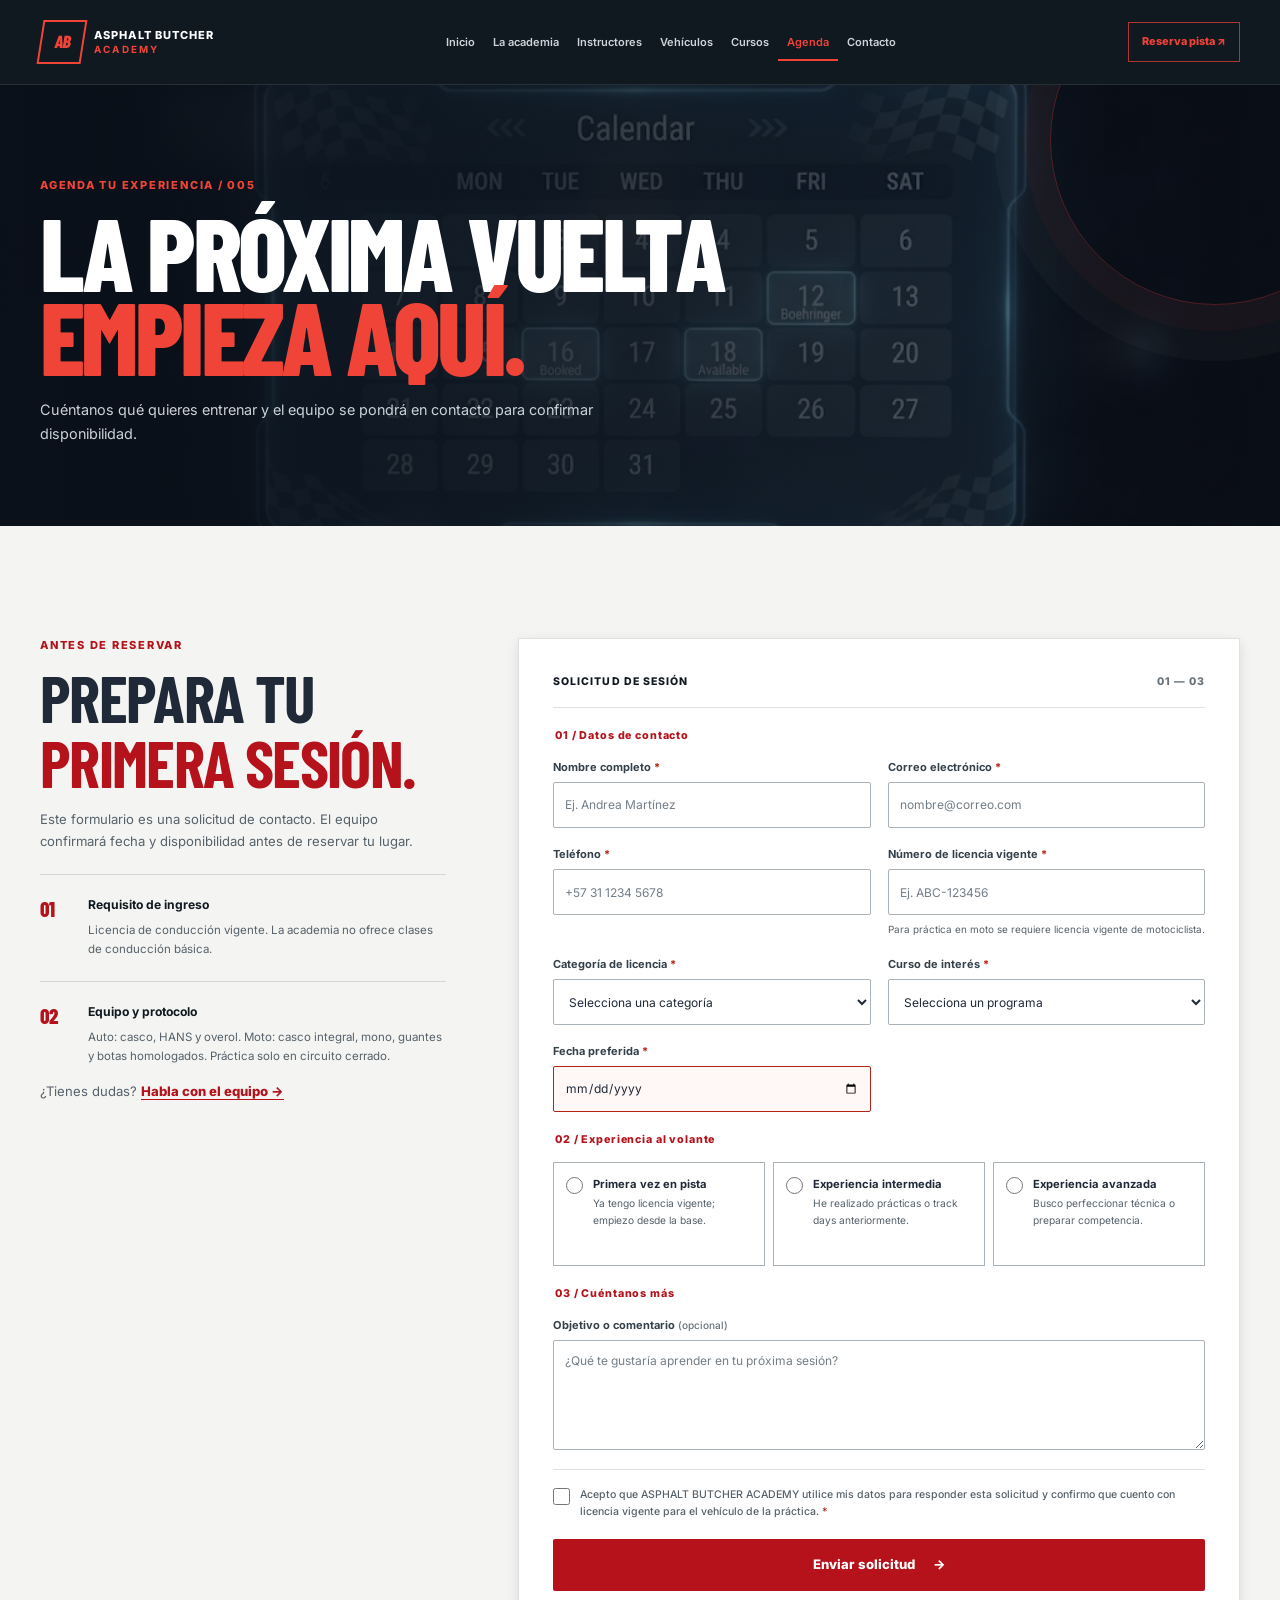
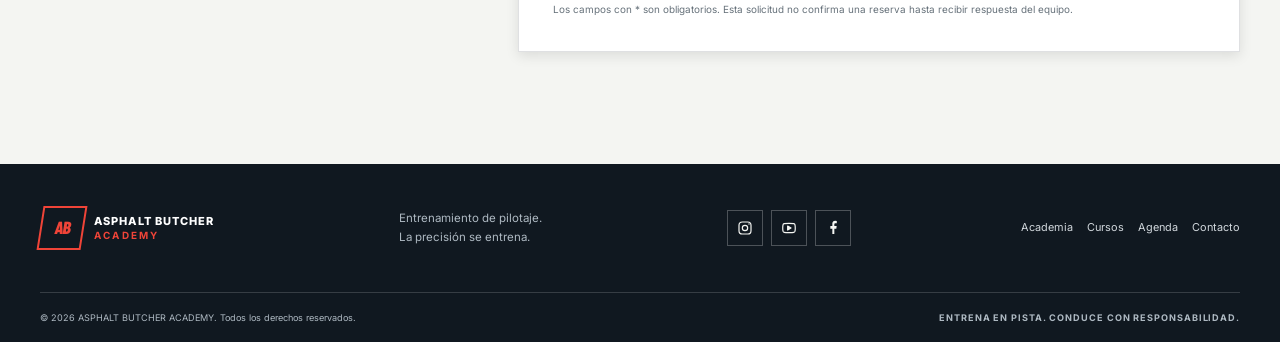
==== commit 470e4cd2: "fix-actualizar favicon en todas las paginas" ====
--- a/agenda.html
+++ b/agenda.html
@@ -3,6 +3,8 @@
 <head>
   <meta charset="utf-8"><meta name="viewport" content="width=device-width, initial-scale=1">
   <meta name="description" content="Solicita una sesión de pilotaje en pista en ASPHALT BUTCHER ACADEMY. Se requiere licencia de conducción vigente.">
+  <link rel="icon" type="image/png" sizes="512x512" href="assets/img/aba-favicon.png">
+  <link rel="apple-touch-icon" sizes="512x512" href="assets/img/aba-favicon.png">
   <title>Agenda tu sesión | ASPHALT BUTCHER ACADEMY</title>
   <link rel="preconnect" href="https://fonts.googleapis.com"><link rel="preconnect" href="https://fonts.gstatic.com" crossorigin>
   <link href="https://fonts.googleapis.com/css2?family=Barlow+Condensed:wght@500;600;700;800&family=Inter:wght@400;500;600;700;800&display=swap" rel="stylesheet"><link rel="stylesheet" href="css/styles.css">
